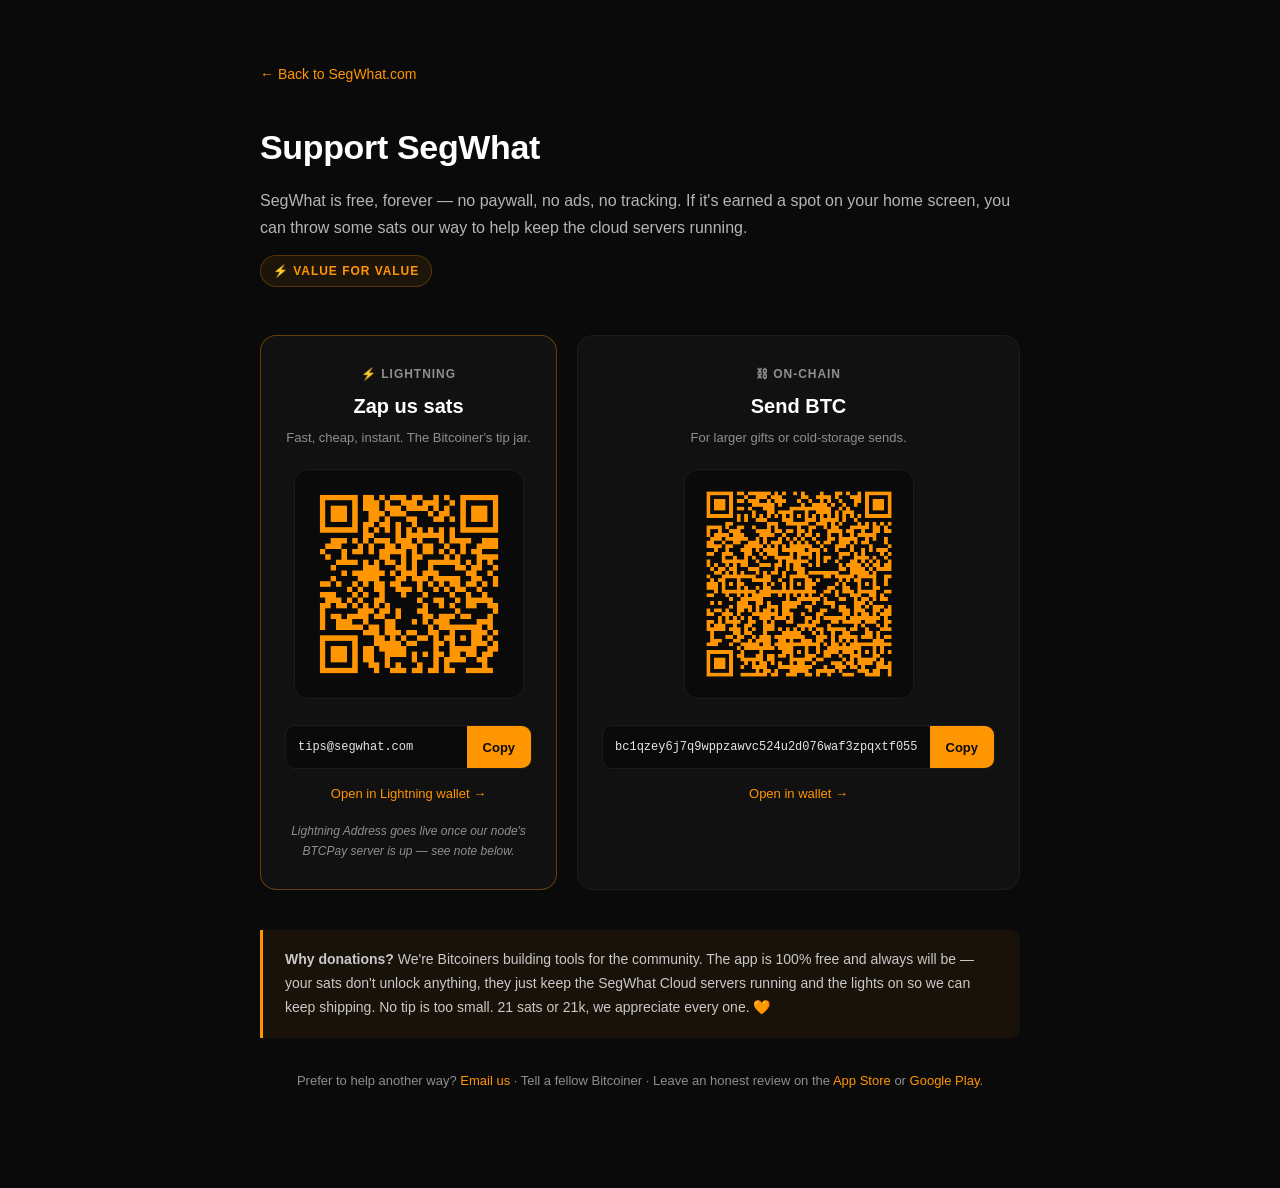
==== donate.html @ f9f844ba "new education" ====
<!DOCTYPE html>
<html lang="en">

<head>
    <meta charset="UTF-8">
    <meta name="viewport" content="width=device-width, initial-scale=1.0">
    <title>Support SegWhat — Bitcoin &amp; Lightning Donations</title>
    <meta name="description"
        content="SegWhat is free, forever. If it earns its place on your home screen, drop us some sats over Lightning or on-chain to keep the cloud servers running.">
    <link rel="icon" type="image/png" sizes="32x32" href="images/favicon-32.png">
    <link rel="icon" type="image/png" sizes="16x16" href="images/favicon-16.png">
    <link rel="apple-touch-icon" sizes="180x180" href="images/apple-touch-icon.png">
    <style>
        * { margin: 0; padding: 0; box-sizing: border-box; }
        body {
            font-family: -apple-system, BlinkMacSystemFont, 'Segoe UI', Roboto, sans-serif;
            background: #0A0A0A; color: #E5E5E5; line-height: 1.7;
            padding: 60px 24px 96px;
        }
        .container { max-width: 760px; margin: 0 auto; }
        .back { display: inline-block; margin-bottom: 32px; font-size: 14px; color: #FF9500; text-decoration: none; }
        .back:hover { text-decoration: underline; }
        h1 { font-size: 34px; color: #fff; margin-bottom: 10px; letter-spacing: -0.01em; }
        .lead { font-size: 16px; color: #B5B5B5; margin-bottom: 14px; }
        .v4v {
            display: inline-block; font-size: 12px; font-weight: 700; letter-spacing: 0.08em;
            text-transform: uppercase; color: #FF9500;
            background: rgba(255, 149, 0, 0.08); border: 1px solid rgba(255, 149, 0, 0.25);
            padding: 5px 12px; border-radius: 999px; margin-bottom: 40px;
        }
        .cards { display: grid; grid-template-columns: 1fr 1fr; gap: 20px; margin: 8px 0 40px; }
        @media (max-width: 620px) { .cards { grid-template-columns: 1fr; } }
        .card {
            background: #111; border: 1px solid #1C1C1E; border-radius: 16px;
            padding: 28px 24px; text-align: center;
        }
        .card.featured { border-color: rgba(255, 149, 0, 0.35); }
        .card-eyebrow {
            font-size: 12px; font-weight: 700; letter-spacing: 0.08em; text-transform: uppercase;
            color: #8E8E93; margin-bottom: 4px;
        }
        .card h2 { font-size: 20px; color: #fff; margin-bottom: 4px; }
        .card .sub { font-size: 13px; color: #8E8E93; margin-bottom: 20px; }
        .qr-wrap {
            background: #0A0A0A; border: 1px solid #1C1C1E; border-radius: 14px;
            padding: 14px; display: inline-block; margin-bottom: 18px;
        }
        .qr-wrap img { display: block; width: 200px; height: 200px; border-radius: 6px; }
        .addr-row {
            display: flex; align-items: stretch; gap: 0;
            background: #0A0A0A; border: 1px solid #1C1C1E; border-radius: 10px; overflow: hidden;
        }
        .addr {
            flex: 1; font-family: ui-monospace, SFMono-Regular, Menlo, monospace;
            font-size: 12px; color: #E5E5E5; padding: 11px 12px;
            white-space: nowrap; overflow-x: auto; text-align: left;
        }
        .copy-btn {
            border: none; background: #FF9500; color: #0A0A0A;
            font-weight: 700; font-size: 13px; padding: 0 16px; cursor: pointer;
            transition: background 0.15s;
        }
        .copy-btn:hover { background: #ffab33; }
        .copy-btn.copied { background: #34C759; color: #fff; }
        .open-link {
            display: inline-block; margin-top: 14px; font-size: 13px;
            color: #FF9500; text-decoration: none;
        }
        .open-link:hover { text-decoration: underline; }
        .pending {
            font-size: 12px; color: #8E8E93; margin-top: 14px; font-style: italic;
        }
        .why {
            background: rgba(255, 149, 0, 0.06); border-left: 3px solid #FF9500;
            border-radius: 0 10px 10px 0; padding: 18px 22px; margin: 8px 0 32px;
        }
        .why p { font-size: 14px; color: #C9C9C9; margin: 0; }
        .footnote { font-size: 13px; color: #8E8E93; text-align: center; margin-top: 8px; }
        .footnote a { color: #FF9500; text-decoration: none; }
    </style>
</head>

<body>
    <div class="container">
        <a href="/" class="back">&larr; Back to SegWhat.com</a>

        <h1>Support SegWhat</h1>
        <p class="lead">SegWhat is free, forever — no paywall, no ads, no tracking. If it's earned a spot on your
            home screen, you can throw some sats our way to help keep the cloud servers running.</p>
        <span class="v4v">⚡ Value for Value</span>

        <div class="cards">
            <!-- Lightning -->
            <div class="card featured">
                <div class="card-eyebrow">⚡ Lightning</div>
                <h2>Zap us sats</h2>
                <p class="sub">Fast, cheap, instant. The Bitcoiner's tip jar.</p>
                <div class="qr-wrap">
                    <img src="images/donate-lightning.png" alt="Lightning donation QR code">
                </div>
                <div class="addr-row">
                    <span class="addr" id="ln-addr">tips@segwhat.com</span>
                    <button class="copy-btn" data-copy="ln-addr">Copy</button>
                </div>
                <a class="open-link" href="lightning:tips@segwhat.com">Open in Lightning wallet →</a>
                <p class="pending" id="ln-pending">Lightning Address goes live once our node's BTCPay server is
                    up — see note below.</p>
            </div>

            <!-- On-chain -->
            <div class="card">
                <div class="card-eyebrow">⛓ On-chain</div>
                <h2>Send BTC</h2>
                <p class="sub">For larger gifts or cold-storage sends.</p>
                <div class="qr-wrap">
                    <img src="images/donate-onchain.png" alt="On-chain Bitcoin donation QR code">
                </div>
                <div class="addr-row">
                    <span class="addr" id="oc-addr">bc1qzey6j7q9wppzawvc524u2d076waf3zpqxtf055</span>
                    <button class="copy-btn" data-copy="oc-addr">Copy</button>
                </div>
                <a class="open-link"
                    href="bitcoin:bc1qzey6j7q9wppzawvc524u2d076waf3zpqxtf055?label=SegWhat%20Donation">Open in
                    wallet →</a>
            </div>
        </div>

        <div class="why">
            <p><strong>Why donations?</strong> We're Bitcoiners building tools for the community. The app is
                100% free and always will be — your sats don't unlock anything, they just keep the SegWhat Cloud
                servers running and the lights on so we can keep shipping. No tip is too small. 21 sats or 21k,
                we appreciate every one. 🧡</p>
        </div>

        <p class="footnote">Prefer to help another way? <a href="mailto:info@segwhat.com">Email us</a> ·
            Tell a fellow Bitcoiner · Leave an honest review on the
            <a href="https://apps.apple.com/us/app/blockclock-by-segwhat/id6767312694">App Store</a> or
            <a href="https://play.google.com/store/apps/details?id=io.segwhat.blockclock">Google Play</a>.</p>
    </div>

    <script>
        document.querySelectorAll('.copy-btn').forEach(function (btn) {
            btn.addEventListener('click', function () {
                var text = document.getElementById(btn.dataset.copy).textContent.trim();
                navigator.clipboard.writeText(text).then(function () {
                    var orig = btn.textContent;
                    btn.textContent = 'Copied';
                    btn.classList.add('copied');
                    setTimeout(function () {
                        btn.textContent = orig;
                        btn.classList.remove('copied');
                    }, 1500);
                });
            });
        });
    </script>
</body>

</html>
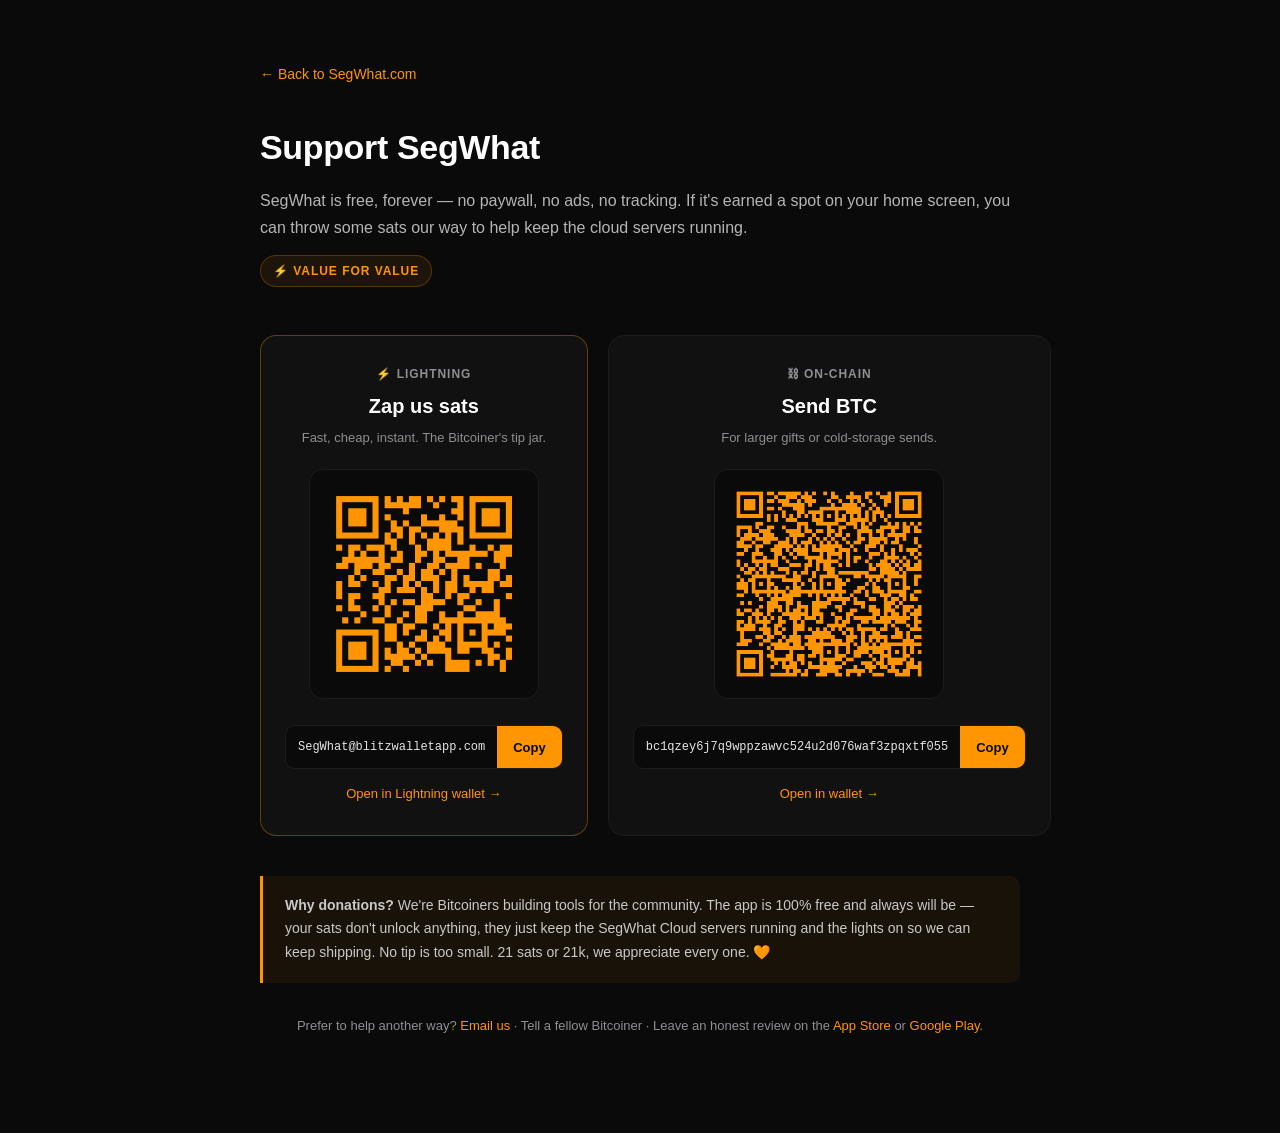
==== commit 70c898e1: "donate page added" ====
--- a/donate.html
+++ b/donate.html
@@ -99,12 +99,10 @@
                     <img src="images/donate-lightning.png" alt="Lightning donation QR code">
                 </div>
                 <div class="addr-row">
-                    <span class="addr" id="ln-addr">tips@segwhat.com</span>
+                    <span class="addr" id="ln-addr">SegWhat@blitzwalletapp.com</span>
                     <button class="copy-btn" data-copy="ln-addr">Copy</button>
                 </div>
-                <a class="open-link" href="lightning:tips@segwhat.com">Open in Lightning wallet →</a>
-                <p class="pending" id="ln-pending">Lightning Address goes live once our node's BTCPay server is
-                    up — see note below.</p>
+                <a class="open-link" href="lightning:SegWhat@blitzwalletapp.com">Open in Lightning wallet →</a>
             </div>
 
             <!-- On-chain -->
